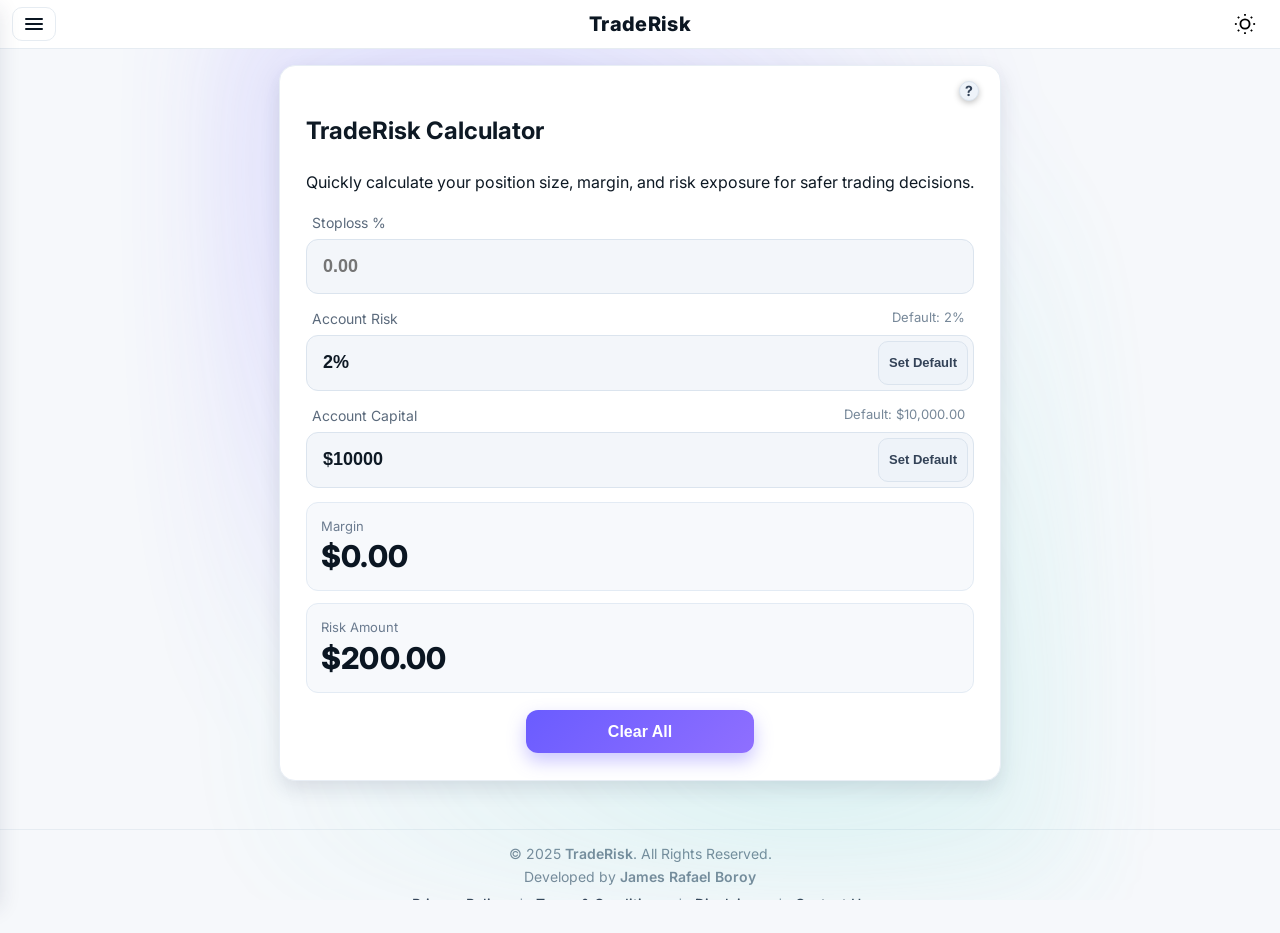
==== index.html @ 7c7a67a6 "Initial commit: TradeRisk Calculator with all fixes applied" ====
<!DOCTYPE html>
<html lang="en" data-theme="dark">
<head>
  <meta charset="UTF-8" />
  <meta name="viewport" content="width=device-width, initial-scale=1" />
  <title>Trade Calculator | TradeRisk</title>
  <meta name="description" content="Use the TradeRisk Calculator to manage risk, calculate position sizing, and protect your capital effectively." />
  <link rel="canonical" href="/index.html" />
  <link rel="stylesheet" href="/styles.css" />
  <link href="https://fonts.googleapis.com/css2?family=Inter:wght@500;600;700;800&display=swap" rel="stylesheet">
  <link rel="icon" type="image/x-icon" href="/images/favicon.ico">
  <link rel="apple-touch-icon" sizes="180x180" href="/images/apple-touch-icon.png">
  <link rel="icon" type="image/png" sizes="32x32" href="/images/favicon-32x32.png">
  <link rel="icon" type="image/png" sizes="16x16" href="/images/favicon-16x16.png">
  <link rel="manifest" href="/images/site.webmanifest">
</head>
<body>
  <div class="safe" id="app">
    <!-- Header -->
    <div id="header"></div>

    <!-- Calculator -->
    <main class="wrap">
      <section class="container">
        <div class="card">
          <h2>TradeRisk Calculator</h2>
          <p>Quickly calculate your position size, margin, and risk exposure for safer trading decisions.</p>

          <div class="help-icon" id="howToUseBtn" title="How to Use">?</div>

          <!-- Stoploss % -->
          <div class="fieldWrap">
            <div class="labelRow">
              <div class="label">Stoploss %</div>
            </div>
            <div class="inputRow">
              <input class="input" id="stoploss" type="text" inputmode="decimal" aria-label="Stoploss percent" placeholder="0.00">
            </div>
          </div>

          <!-- Account Risk -->
          <div class="fieldWrap">
            <div class="labelRow">
              <div class="label">Account Risk</div>
              <div class="hint" id="riskDefaultLabel">Default: 2%</div>
            </div>
            <div class="inputRow">
              <input class="input" id="risk" type="text" inputmode="decimal" aria-label="Account risk percent" placeholder="0.00">
              <button class="miniBtn" id="setRisk"><span class="miniBtnText">Set Default</span></button>
            </div>
          </div>

          <!-- Account Capital -->
          <div class="fieldWrap">
            <div class="labelRow">
              <div class="label">Account Capital</div>
              <div class="hint" id="capitalDefaultLabel">Default: $10,000.00</div>
            </div>
            <div class="inputRow">
              <input class="input" id="capital" type="text" inputmode="decimal" aria-label="Account capital dollars" placeholder="0.00">
              <button class="miniBtn" id="setCap"><span class="miniBtnText">Set Default</span></button>
            </div>
          </div>

          <!-- Output: Margin -->
          <div class="outBox">
            <div class="outLabel">Margin</div>
            <div class="outValue" id="marginOut">$0.00</div>
          </div>

          <!-- Output: Risk Amount -->
          <div class="outBox">
            <div class="outLabel">Risk Amount</div>
            <div class="outValue" id="riskOut">$0.00</div>
          </div>

          <!-- Clear -->
          <div class="actions center">
            <button class="primaryBtn" id="clearAll">
              <div class="gradientLayer">Clear All</div>
            </button>
          </div>
        </div>
      </section>
    </main>

    <!-- Tutorial Modal -->
    <div id="tutorialModal" class="modal">
      <div class="modal-content">
        <span class="close-modal" id="closeModal">&times;</span>
        <h2 class="modal-title">How to Use the TradeRisk Calculator</h2>

        <div class="modal-body">
          <div class="tutorial-step">
            <p><strong>1. Enter your Account Capital</strong></p>
            <p>This is your total trading balance. For example, if you have <b>$1,000</b>, type <b>1000</b> in the field.</p>
            <img src="/images/tut1.jpg" alt="Enter Account Capital" class="tutorial-img" loading="lazy">
          </div>

          <div class="tutorial-step">
            <p><strong>2. Set your Risk % per trade</strong></p>
            <p>How much of your account you are willing to risk. Recommended: <b>1%–2%</b>. For example, <b>2%</b> of a <b>$1,000</b> account = <b>$20</b> risk.</p>
            <img src="/images/tut2.jpg" alt="Set Risk Percentage" class="tutorial-img" loading="lazy">
          </div>

          <div class="tutorial-step">
            <p><strong>3. Enter Stop-Loss %</strong></p>
            <p>Find your Stop-Loss percentage in TradingView’s Short & Long Position Tools.</p>
            <img src="/images/tut3.jpg" alt="Enter Stop Loss Percentage" class="tutorial-img" loading="lazy">
            <img src="/images/tut4.jpg" alt="Stop Loss Example" class="tutorial-img" loading="lazy">
          </div>

          <div class="tutorial-step">
            <p><strong>4. Set Margin Type</strong></p>
            <p>Ensure your Margin Order Size is set to <b>USDT</b>. Leverage doesn’t matter; position sizing does.</p>
            <img src="/images/tut5.jpg" alt="Set Margin Type" class="tutorial-img" loading="lazy">
          </div>

          <div class="tutorial-step">
            <p><strong>5. Review Results</strong></p>
            <p>The calculator displays your <b>Total Margin</b> and <b>Risk Amount</b>.</p>
            <img src="/images/tut6.jpg" alt="Review Results" class="tutorial-img" loading="lazy">
          </div>

          <div class="tutorial-step">
            <p><strong>6. Place Your Order</strong></p>
            <p>Use the calculated margin and risk amount to place your trade safely.</p>
            <img src="/images/tut7.jpg" alt="Place Order Example" class="tutorial-img" loading="lazy">
          </div>

          <div class="tutorial-step conclusion">
            <p><strong>7. Conclusion</strong></p>
            <p>
              The TradeRisk Calculator helps you find the right position size and manage your risk effectively.<br><br>
              You can’t control the market, but you can control your losses.
            </p>
          </div>
        </div>

        <div class="modal-footer">
          <button id="closeModalFooter" class="primaryBtn">
            <div class="gradientLayer">Got It</div>
          </button>
        </div>
      </div>
    </div>

    <!-- Footer -->
    <div id="footer"></div>
  </div>

  <!-- tiny toast -->
  <div id="toast" role="status" aria-live="polite"></div>

  <!-- Scripts -->
  <script src="/load-components.js" defer></script>
  <script src="/functions.js" defer></script>
</body>
</html>
---- styles.css ----
/* ===== Imports & Base Reset ===== */
@import url('./global.css');
*{box-sizing:border-box}
html,body{height:100%;width:100%;overflow-x:hidden}
body{margin:0;background:var(--background);font-family:Inter,system-ui,Segoe UI,Roboto,Arial,sans-serif;color:var(--inputText);font-size:var(--fs-base);line-height:var(--lh-relaxed)}
.icon{display:block;stroke-linecap:round;stroke-linejoin:round}
.safe{min-height:100vh;min-height:100dvh;display:flex;flex-direction:column;background:var(--background)}
main{flex:1 0 auto}

/* ===== Header ===== */
.header{position:sticky;top:0;z-index:2;display:flex;align-items:center;justify-content:center;background:var(--headerBg);border-bottom:1px solid var(--headerBorder);padding:12px 16px}
.headerTitle{margin:0;color:var(--headerText);font-size:var(--fs-lg);font-weight:800;letter-spacing:.3px;line-height:var(--lh-tight)}
.headerTitle .app-title-link{text-decoration:none;color:inherit;cursor:pointer;transition:color .2s ease;font-size:inherit}
.headerTitle .app-title-link:hover{color:var(--accent)}

/* ===== Theme Toggle (Header Button Positioning) ===== */
.themeToggle{position:absolute;right:16px;top:50%;transform:translateY(-50%);background:none;border:0;color:var(--headerText);cursor:pointer;padding:8px;transition:opacity .15s ease,transform .15s ease;font-size:var(--fs-base);line-height:var(--lh-tight)}
.themeToggle:hover{opacity:.9;transform:translateY(-50%) scale(1.02)}

/* ===== Nav Toggle (Hamburger) ===== */
.navToggle{position:absolute;left:12px;top:50%;transform:translateY(-50%);background:none;border:1px solid var(--headerBorder);border-radius:10px;padding:10px 12px;cursor:pointer;display:inline-flex;flex-direction:column;gap:3px;align-items:center;justify-content:center;transition:background .15s ease,border-color .15s ease,transform .08s ease}
.navToggle:hover{background:color-mix(in oklab,var(--headerBg) 92%,var(--white));border-color:color-mix(in oklab,var(--headerBorder) 70%,var(--accent));transform:translateY(-50%) scale(1.02)}
.navToggle:active{transform:translateY(-50%) scale(.98)}
.navToggle:focus-visible{outline:2px solid var(--accent);outline-offset:2px}
.navBar{width:18px;height:2px;background:var(--headerText);border-radius:2px;display:block}

/* ===== Container & Card ===== */
.container{padding:16px 16px 48px;position:relative;z-index:0}
.container::before{content:"";position:absolute;top:-60px;left:-60px;right:-60px;bottom:-60px;z-index:-1;border-radius:30px;background:radial-gradient(circle at 30% 20%,var(--glow-primary),transparent 60%),radial-gradient(circle at 70% 80%,var(--glow-secondary),transparent 65%);filter:blur(50px);opacity:.8;pointer-events:none}
.card{background:var(--cardBg);border:1px solid var(--cardBorder);border-radius:16px;padding:26px;box-shadow:var(--shadow);position:relative;z-index:1;font-size:var(--fs-base)}
.wrap{max-width:840px;margin-inline:auto}

/* ===== Form & Inputs ===== */
.fieldWrap{margin-bottom:14px}
.labelRow{display:flex;justify-content:space-between;margin-bottom:6px}
.label{color:var(--label);font-size:var(--fs-sm);padding-left:6px;line-height:var(--lh-normal)}
.hint{color:var(--hint);font-size:var(--fs-xs);padding-right:9px;line-height:var(--lh-normal)}
.inputRow{position:relative}
.input{width:100%;background:var(--inputBg);border:1px solid var(--inputBorder);color:var(--inputText);padding:16px;border-radius:12px;font-size:var(--fs-md);line-height:var(--lh-tight);outline:none;padding-right:92px;transition:box-shadow .15s ease,border-color .15s ease;font-weight:700}
.input.padForPrefix{padding-left:28px}
.input:focus{box-shadow:0 0 0 2px color-mix(in oklab,var(--accent) 35%,transparent);transform:scale(1.01)}
.prefix{position:absolute;left:10px;top:50%;transform:translateY(-50%);color:var(--miniBtnText);font-size:var(--fs-sm);pointer-events:none;line-height:var(--lh-tight)}
.suffix{position:absolute;right:76px;top:50%;transform:translateY(-50%);color:var(--miniBtnText);font-size:var(--fs-sm);pointer-events:none;line-height:var(--lh-tight)}
input[type="number"]::-webkit-outer-spin-button,input[type="number"]::-webkit-inner-spin-button{-webkit-appearance:none;margin:0}
input[type="number"]{-moz-appearance:textfield;appearance:textfield}

/* ===== Small Buttons (Mini) ===== */
.miniBtn{position:absolute;right:6px;top:6px;bottom:6px;border-radius:10px;background:var(--miniBtnBg);border:1px solid var(--miniBtnBorder);padding:0 10px;display:flex;align-items:center;justify-content:center;cursor:pointer;transition:background-color .12s ease,border-color .12s ease,transform .08s ease}
.miniBtn:hover{background:color-mix(in oklab,var(--miniBtnBg) 92%,var(--white));border-color:color-mix(in oklab,var(--miniBtnBorder) 70%,var(--accent));transform:translateY(-1px)}
.miniBtn:active{transform:translateY(0)}
.miniBtnText{color:var(--miniBtnText);font-size:var(--fs-xs);font-weight:600;user-select:none;line-height:var(--lh-tight)}

/* ===== Output Boxes ===== */
.outBox{background:var(--outBg);border:1px solid var(--outBorder);border-radius:12px;padding:16px 14px;margin-bottom:12px}
.outLabel{color:var(--outLabel);font-size:var(--fs-xs);margin-bottom:4px;line-height:var(--lh-tight)}
.outValue{color:var(--outValue);font-size:clamp(22px,5.5vw,30px);font-weight:800;letter-spacing:.2px;line-height:var(--lh-tight)}

/* ===== Primary Button ===== */
.actions{margin-top:16px;display:flex;justify-content:center}
.primaryBtn{border-radius:12px;cursor:pointer;border:0;background:none;min-width:240px;transition:transform .1s ease;font-size:var(--fs-base);line-height:var(--lh-tight);text-decoration:none;display:inline-block}
.primaryBtn:active{transform:translateY(0)}
.gradientLayer{background:var(--buttonBg);padding:12px 20px;text-align:center;font-weight:800;color:var(--buttonText);border-radius:12px;box-shadow:var(--shadow-accent);transition:filter .12s ease,transform .08s ease,box-shadow .12s ease,background .12s ease;font-size:var(--fs-base);line-height:var(--lh-tight)}
@supports (background:color-mix(in oklab,black,white)){.primaryBtn:hover .gradientLayer{background:var(--buttonBgHover);transform:translateY(-1px)}.primaryBtn:active .gradientLayer{background:var(--buttonBgActive);transform:translateY(0)}}
@supports not (background:color-mix(in oklab,black,white)){.primaryBtn:hover .gradientLayer{filter:brightness(1.06);transform:translateY(-1px)}.primaryBtn:active .gradientLayer{filter:brightness(.96);transform:translateY(0)}}
.primaryBtn[disabled] .gradientLayer,.primaryBtn:disabled .gradientLayer{opacity:.6;filter:saturate(.8);cursor:not-allowed;box-shadow:none}

/* ===== Toast ===== */
#toast{position:fixed;left:50%;bottom:calc(25vh + 100px);transform:translateX(-50%) translateY(20px);background:color-mix(in oklab,var(--background) 90%,var(--black));color:var(--outValue);border:1px solid var(--outBorder);padding:10px 14px;border-radius:10px;font-size:var(--fs-sm);letter-spacing:.2px;opacity:0;pointer-events:none;transition:opacity .2s ease,transform .2s ease;z-index:10;line-height:var(--lh-normal)}
#toast.show{opacity:1;transform:translateX(-50%) translateY(0)}

/* ===== Site Footer ===== */
.footer{text-align:center;padding:16px;font-size:var(--fs-sm);color:var(--hint);border-top:1px solid var(--headerBorder);background:var(--background);margin-top:auto;line-height:var(--lh-normal)}
.footer .author{color:var(--hint);font-weight:600;cursor:pointer;transition:color .2s ease}
.footer .author:hover{color:color-mix(in oklab,var(--hint) 85%,var(--white))}
.footer-brand{margin:0 0 6px;font-size:var(--fs-sm);color:var(--hint);line-height:var(--lh-tight)}
.footer-home-link{color:var(--hint);text-decoration:none;font-weight:600;transition:color .2s ease;font-size:var(--fs-sm);line-height:var(--lh-tight)}
.footer-home-link:hover{color:var(--hint);text-decoration:underline}
.footer-dev{margin:0 0 10px;font-size:var(--fs-sm);color:var(--hint);line-height:var(--lh-tight)}
.footer-links{margin-top:6px;display:flex;justify-content:center;flex-wrap:wrap;gap:8px}
.policy-link{color:var(--miniBtnText);text-decoration:none;font-weight:500;transition:color .2s ease;font-size:var(--fs-sm);line-height:var(--lh-tight)}
.policy-link:hover{color:var(--accent);text-decoration:none}
.footer-links .policy-link.active{color:var(--accent);font-weight:700;text-decoration:none}
.footer .divider{color:var(--hint);margin:0 4px}

/* ===== Help Icon ===== */
.help-icon{position:absolute;top:15px;right:21px;width:20px;height:20px;background-color:var(--miniBtnBg);border:1px solid var(--miniBtnBorder);color:var(--miniBtnText);font-size:var(--fs-sm);font-weight:700;display:flex;align-items:center;justify-content:center;border-radius:50%;cursor:pointer;transition:all .2s ease;box-shadow:0 2px 6px color-mix(in oklab,var(--black) 25%,transparent);line-height:var(--lh-tight)}
.help-icon:hover{background-color:color-mix(in oklab,var(--miniBtnBg) 75%,var(--accent));color:var(--buttonText);border-color:color-mix(in oklab,var(--miniBtnBorder) 70%,var(--accent));box-shadow:0 3px 10px color-mix(in oklab,var(--accent) 50%,transparent)}

/* ===== Modal ===== */
.modal{display:none;position:fixed;z-index:9999;inset:0;overflow-y:auto;background-color:var(--overlay);padding:max(12px,env(safe-area-inset-top)) max(12px,env(safe-area-inset-right)) max(12px,env(safe-area-inset-bottom)) max(12px,env(safe-area-inset-left));-webkit-overflow-scrolling:touch;overscroll-behavior:contain}
.modal-content{background-color:var(--cardBg);border:1px solid var(--cardBorder);border-radius:16px;margin:2rem auto;max-width:780px;width:min(92vw,780px);padding:clamp(16px,3.5vw,28px);box-shadow:var(--shadow);animation:fadeIn .3s ease-in-out;font-size:var(--fs-base)}
.modal-title{text-align:center;margin-bottom:clamp(10px,2.2vw,16px);color:var(--inputText);font-size:var(--modal-title-size);font-weight:800;line-height:var(--lh-tight)}
.tutorial-step{margin-bottom:clamp(16px,3.5vw,24px)}
.tutorial-step p{color:var(--inputText);font-size:var(--modal-body-size);line-height:var(--lh-relaxed);margin:6px 0}
.tutorial-img{display:block;width:100%;max-width:100%;height:auto;border-radius:12px;margin:clamp(8px,2vw,12px) auto;box-shadow:0 4px 14px color-mix(in oklab,var(--black) 30%,transparent)}
.modal-footer{text-align:center;margin-top:clamp(12px,2.5vw,18px)}
.close-modal{color:var(--miniBtnText);float:right;font-size:var(--modal-close-size);font-weight:700;cursor:pointer;transition:color .2s ease;line-height:1;padding:4px 6px}
.close-modal:hover{color:var(--accent)}
.modal .primaryBtn{min-width:min(220px,80vw)}
@media (max-width:480px){.modal-content{margin:1.25rem auto;border-radius:14px}.tutorial-img{border-radius:10px}.close-modal{padding:6px 8px}}
@media (prefers-reduced-motion:reduce){.modal-content{animation:none}}
@keyframes fadeIn{from{opacity:0;transform:scale(.96)}to{opacity:1;transform:scale(1)}}

/* ===== Card Links ===== */
.card a:not(.policy-link){color:var(--accent);text-decoration:none;transition:opacity .15s ease;font-size:inherit;line-height:var(--lh-tight)}
.card a:not(.policy-link):hover{opacity:.9}

/* ===== Indicators Store ===== */
.indicators-grid{display:grid;grid-template-columns:repeat(auto-fit,minmax(280px,1fr));gap:1.5rem;margin-top:2rem}
.indicator-card{display:flex;flex-direction:column;justify-content:space-between}
.indicator-title{font-size:1.25rem;font-weight:700;margin-bottom:.5rem}
.indicator-desc{flex-grow:1;font-size:.95rem;color:var(--text-muted,#aaa);margin-bottom:1.25rem}
.card-actions{text-align:right}

/* ===== Homepage: Hero ===== */
.hero{display:grid;grid-template-columns:1fr 1fr;gap:2rem;align-items:center;padding:clamp(2rem,6vw,4rem) 1rem}
.hero-content{max-width:520px}
.hero-title{font-size:clamp(2rem,5vw,2.75rem);font-weight:800;line-height:var(--lh-tight);margin:0 0 1rem;color:var(--inputText)}
.hero-subtitle{font-size:var(--fs-base);color:var(--hint);line-height:var(--lh-relaxed);margin-bottom:1.5rem}
.hero-actions{display:flex;flex-wrap:wrap;gap:1rem}
.secondaryBtn{border-radius:12px;padding:12px 20px;font-weight:700;font-size:var(--fs-base);border:1px solid var(--cardBorder);background:var(--cardBg);color:var(--inputText);transition:all .15s ease;text-decoration:none;display:inline-block}
.secondaryBtn:hover{border-color:var(--accent);color:var(--accent)}
.hero-graphic img{max-width:100%;height:auto;border-radius:16px;box-shadow:var(--shadow)}

/* ===== Features Section ===== */
.features{text-align:center;margin-top:4rem}
.sectionTitle{font-size:clamp(1.75rem,4.5vw,2.25rem);font-weight:800;margin-bottom:2rem;color:var(--inputText)}
.features-grid{display:grid;grid-template-columns:repeat(auto-fit,minmax(240px,1fr));gap:1.5rem}
.feature-card{text-align:left;padding:1.5rem;border-radius:16px;transition:transform .15s ease,box-shadow .15s ease}
.feature-card:hover{transform:translateY(-4px);box-shadow:var(--shadow-accent)}
.feature-card h3{margin:0 0 .75rem;font-size:1.25rem;font-weight:700;color:var(--inputText)}
.feature-card p{margin:0;font-size:.95rem;line-height:var(--lh-relaxed);color:var(--hint)}

/* ===== CTA Section ===== */
.cta{text-align:center;margin:5rem auto;max-width:640px;padding:3rem 1.5rem;border-radius:18px;background:var(--cardBg);border:1px solid var(--cardBorder);box-shadow:var(--shadow)}
.cta h2{font-size:clamp(1.5rem,4vw,2rem);font-weight:800;margin-bottom:1rem}
.cta p{font-size:1rem;color:var(--hint);margin-bottom:1.5rem}

/* ===== Sidebar: Backdrop & Panel ===== */
.sidebar-backdrop{position:fixed;inset:0;background:var(--overlaySoft);z-index:9997;opacity:0;pointer-events:none;transition:opacity .2s ease-in-out;backdrop-filter:blur(2px)}
.sidebar-backdrop.show{opacity:1;pointer-events:auto}
.sidebar{position:fixed;top:0;left:0;bottom:0;z-index:9998;width:min(86vw,320px);background:var(--cardBg);border-right:1px solid var(--cardBorder);box-shadow:var(--shadow);transform:translateX(-100%);transition:transform .25s ease-in-out;display:flex;flex-direction:column;padding:14px 12px;padding-top:calc(14px + env(safe-area-inset-top,0));padding-bottom:calc(12px + env(safe-area-inset-bottom,0));will-change:transform;contain:layout paint}
.sidebar.open{transform:translateX(0)}

/* ===== Sidebar: Header & Close ===== */
.sidebarHeader{display:flex;align-items:center;justify-content:space-between;padding:6px 4px 10px}
.sidebarTitle{font-weight:800;color:var(--inputText);font-size:var(--fs-md)}
.sidebarClose{background:none;border:0;color:var(--miniBtnText);font-size:28px;line-height:1;cursor:pointer;border-radius:8px;padding:2px 6px;transition:color .15s ease,background .15s ease,transform .08s ease}
.sidebarClose:hover{background:color-mix(in oklab,var(--cardBg) 92%,var(--white))}
.sidebarClose:active{transform:scale(.98)}
.sidebarClose:focus-visible{outline:2px solid var(--accent);outline-offset:2px}

/* ===== Sidebar: Nav & Links ===== */
.sidebarNav{display:flex;flex-direction:column;gap:8px;padding:8px 2px}
.sidebarLink{text-decoration:none;color:var(--miniBtnText);font-weight:600;font-size:var(--fs-base);padding:10px 10px;border-radius:10px;transition:background .15s ease,color .15s ease,filter .12s ease,transform .08s ease;will-change:background,transform}
@supports (background:color-mix(in oklab,black,white)){.sidebarLink:hover,.sidebarLink:focus-visible{background:var(--buttonBgHover);color:var(--buttonText);text-shadow:0 0 1px color-mix(in oklab,var(--black) 20%,transparent)}.sidebarLink:active{background:var(--buttonBgActive);color:var(--buttonText);transform:translateY(0)}.sidebarLink.active{background:var(--buttonBg);color:var(--buttonText);text-shadow:0 0 1px color-mix(in oklab,var(--black) 20%,transparent)}}
@supports not (background:color-mix(in oklab,black,white)){.sidebarLink:hover,.sidebarLink:focus-visible{background:var(--buttonBg);color:var(--buttonText);filter:brightness(1.05);transform:translateY(-1px);text-shadow:0 0 1px color-mix(in oklab,var(--black) 20%,transparent)}.sidebarLink:active{background:var(--buttonBg);color:var(--buttonText);filter:brightness(.96);transform:translateY(0)}.sidebarLink.active{background:var(--buttonBg);color:var(--buttonText);text-shadow:0 0 1px color-mix(in oklab,var(--black) 20%,transparent)}}
.sidebarDivider{height:1px;background:var(--cardBorder);margin:10px 0}

/* ===== Sidebar: Page Lock & Motion ===== */
body.sidebar-open{overflow:hidden;touch-action:none;-webkit-overflow-scrolling:auto}
@media (prefers-reduced-motion:reduce){.sidebar{transition:none}.sidebar-backdrop{transition:none}}

/* ===== Sidebar: Actions & Footer ===== */
.sidebarActions{display:flex;justify-content:center;padding:6px 4px 10px}
.sidebarFooter{margin-top:auto;display:flex;align-items:center;justify-content:flex-end;gap:8px;padding:8px 4px 0 4px;border-top:1px solid var(--cardBorder)}
.sidebarFootLabel{font-size:var(--fs-sm,.9rem);color:var(--miniBtnText);font-weight:700;letter-spacing:.2px}
.sidebarThemeToggle{color:var(--miniBtnText)}
:root[data-theme="dark"] .sidebarThemeToggle{color:var(--white)}
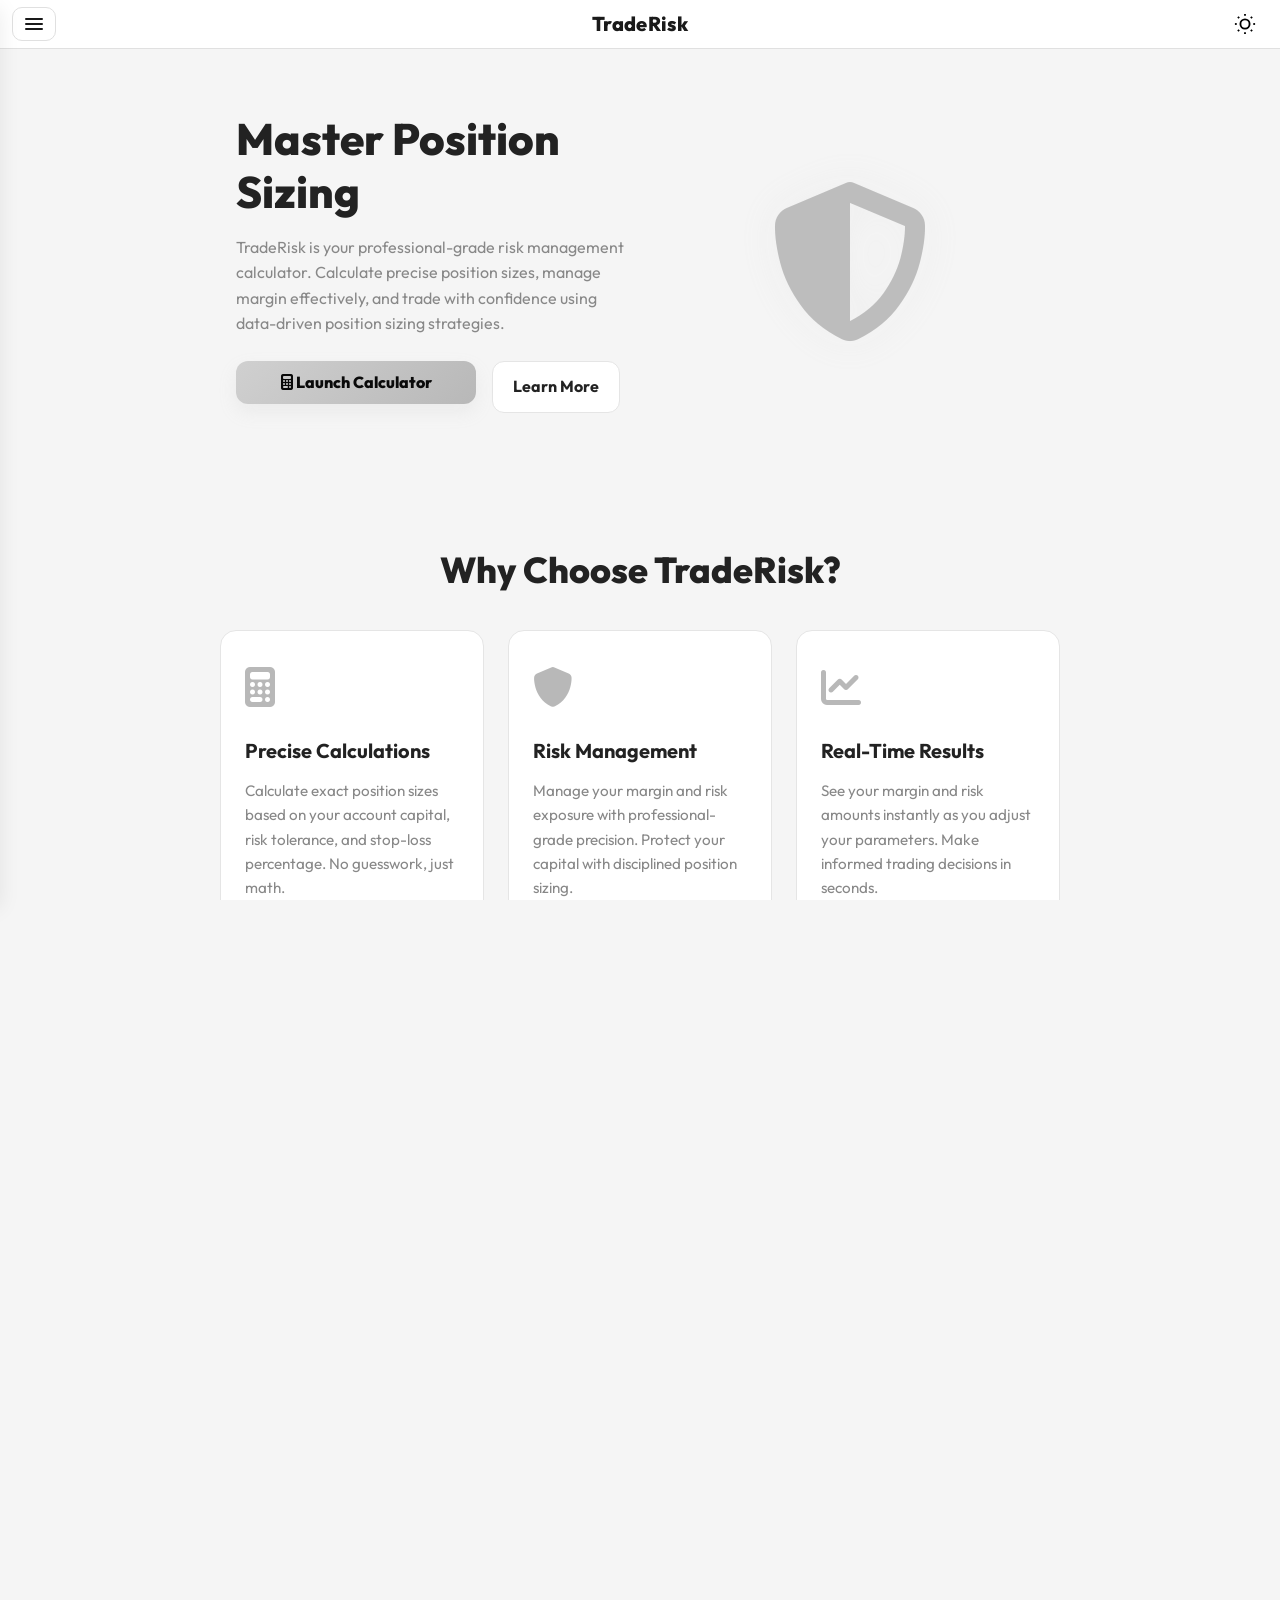
==== commit b83c541a: "Revised" ====
--- a/index.html
+++ b/index.html
@@ -3,154 +3,150 @@
 <head>
   <meta charset="UTF-8" />
   <meta name="viewport" content="width=device-width, initial-scale=1" />
-  <title>Trade Calculator | TradeRisk</title>
-  <meta name="description" content="Use the TradeRisk Calculator to manage risk, calculate position sizing, and protect your capital effectively." />
+  <title>TradeRisk - Professional Risk Management Calculator</title>
+  <meta name="description" content="Master position sizing and risk management with TradeRisk. Calculate margins, manage capital, and trade with confidence using data-driven position sizing." />
   <link rel="canonical" href="/index.html" />
   <link rel="stylesheet" href="/styles.css" />
-  <link href="https://fonts.googleapis.com/css2?family=Inter:wght@500;600;700;800&display=swap" rel="stylesheet">
-  <link rel="icon" type="image/x-icon" href="/images/favicon.ico">
-  <link rel="apple-touch-icon" sizes="180x180" href="/images/apple-touch-icon.png">
-  <link rel="icon" type="image/png" sizes="32x32" href="/images/favicon-32x32.png">
-  <link rel="icon" type="image/png" sizes="16x16" href="/images/favicon-16x16.png">
-  <link rel="manifest" href="/images/site.webmanifest">
+  <link rel="stylesheet" href="https://cdnjs.cloudflare.com/ajax/libs/font-awesome/6.4.0/css/all.min.css">
+  <link rel="icon" type="image/svg+xml" href="/images/favicon.svg">
+  <link rel="apple-touch-icon" sizes="180x180" href="/images/favicon.svg">
 </head>
 <body>
   <div class="safe" id="app">
     <!-- Header -->
     <div id="header"></div>
 
-    <!-- Calculator -->
+    <!-- Hero Section -->
     <main class="wrap">
-      <section class="container">
-        <div class="card">
-          <h2>TradeRisk Calculator</h2>
-          <p>Quickly calculate your position size, margin, and risk exposure for safer trading decisions.</p>
-
-          <div class="help-icon" id="howToUseBtn" title="How to Use">?</div>
-
-          <!-- Stoploss % -->
-          <div class="fieldWrap">
-            <div class="labelRow">
-              <div class="label">Stoploss %</div>
-            </div>
-            <div class="inputRow">
-              <input class="input" id="stoploss" type="text" inputmode="decimal" aria-label="Stoploss percent" placeholder="0.00">
-            </div>
+      <section class="hero">
+        <div class="hero-content">
+          <h1 class="hero-title">Master Position Sizing</h1>
+          <p class="hero-subtitle">
+            TradeRisk is your professional-grade risk management calculator. Calculate precise position sizes, manage margin effectively, and trade with confidence using data-driven position sizing strategies.
+          </p>
+          <div class="hero-actions">
+            <a href="/pages/calculator.html" class="primaryBtn">
+              <div class="gradientLayer"><i class="fas fa-calculator"></i> Launch Calculator</div>
+            </a>
+            <a href="#features" class="secondaryBtn">Learn More</a>
           </div>
-
-          <!-- Account Risk -->
-          <div class="fieldWrap">
-            <div class="labelRow">
-              <div class="label">Account Risk</div>
-              <div class="hint" id="riskDefaultLabel">Default: 2%</div>
-            </div>
-            <div class="inputRow">
-              <input class="input" id="risk" type="text" inputmode="decimal" aria-label="Account risk percent" placeholder="0.00">
-              <button class="miniBtn" id="setRisk"><span class="miniBtnText">Set Default</span></button>
-            </div>
-          </div>
-
-          <!-- Account Capital -->
-          <div class="fieldWrap">
-            <div class="labelRow">
-              <div class="label">Account Capital</div>
-              <div class="hint" id="capitalDefaultLabel">Default: $10,000.00</div>
-            </div>
-            <div class="inputRow">
-              <input class="input" id="capital" type="text" inputmode="decimal" aria-label="Account capital dollars" placeholder="0.00">
-              <button class="miniBtn" id="setCap"><span class="miniBtnText">Set Default</span></button>
-            </div>
-          </div>
-
-          <!-- Output: Margin -->
-          <div class="outBox">
-            <div class="outLabel">Margin</div>
-            <div class="outValue" id="marginOut">$0.00</div>
-          </div>
-
-          <!-- Output: Risk Amount -->
-          <div class="outBox">
-            <div class="outLabel">Risk Amount</div>
-            <div class="outValue" id="riskOut">$0.00</div>
-          </div>
-
-          <!-- Clear -->
-          <div class="actions center">
-            <button class="primaryBtn" id="clearAll">
-              <div class="gradientLayer">Clear All</div>
-            </button>
+        </div>
+        <div class="hero-graphic">
+          <div class="hero-icon-container">
+            <i class="fas fa-shield-halved"></i>
           </div>
         </div>
       </section>
-    </main>
 
-    <!-- Tutorial Modal -->
-    <div id="tutorialModal" class="modal">
-      <div class="modal-content">
-        <span class="close-modal" id="closeModal">&times;</span>
-        <h2 class="modal-title">How to Use the TradeRisk Calculator</h2>
+      <!-- Features Section -->
+      <section class="features" id="features">
+        <h2 class="sectionTitle">Why Choose TradeRisk?</h2>
+        <div class="features-grid">
 
-        <div class="modal-body">
-          <div class="tutorial-step">
-            <p><strong>1. Enter your Account Capital</strong></p>
-            <p>This is your total trading balance. For example, if you have <b>$1,000</b>, type <b>1000</b> in the field.</p>
-            <img src="/images/tut1.jpg" alt="Enter Account Capital" class="tutorial-img" loading="lazy">
+          <div class="feature-card">
+            <div class="feature-icon">
+              <i class="fas fa-calculator"></i>
+            </div>
+            <h3>Precise Calculations</h3>
+            <p>Calculate exact position sizes based on your account capital, risk tolerance, and stop-loss percentage. No guesswork, just math.</p>
           </div>
 
-          <div class="tutorial-step">
-            <p><strong>2. Set your Risk % per trade</strong></p>
-            <p>How much of your account you are willing to risk. Recommended: <b>1%–2%</b>. For example, <b>2%</b> of a <b>$1,000</b> account = <b>$20</b> risk.</p>
-            <img src="/images/tut2.jpg" alt="Set Risk Percentage" class="tutorial-img" loading="lazy">
+          <div class="feature-card">
+            <div class="feature-icon">
+              <i class="fas fa-shield"></i>
+            </div>
+            <h3>Risk Management</h3>
+            <p>Manage your margin and risk exposure with professional-grade precision. Protect your capital with disciplined position sizing.</p>
           </div>
 
-          <div class="tutorial-step">
-            <p><strong>3. Enter Stop-Loss %</strong></p>
-            <p>Find your Stop-Loss percentage in TradingView’s Short & Long Position Tools.</p>
-            <img src="/images/tut3.jpg" alt="Enter Stop Loss Percentage" class="tutorial-img" loading="lazy">
-            <img src="/images/tut4.jpg" alt="Stop Loss Example" class="tutorial-img" loading="lazy">
+          <div class="feature-card">
+            <div class="feature-icon">
+              <i class="fas fa-chart-line"></i>
+            </div>
+            <h3>Real-Time Results</h3>
+            <p>See your margin and risk amounts instantly as you adjust your parameters. Make informed trading decisions in seconds.</p>
           </div>
 
-          <div class="tutorial-step">
-            <p><strong>4. Set Margin Type</strong></p>
-            <p>Ensure your Margin Order Size is set to <b>USDT</b>. Leverage doesn’t matter; position sizing does.</p>
-            <img src="/images/tut5.jpg" alt="Set Margin Type" class="tutorial-img" loading="lazy">
+          <div class="feature-card">
+            <div class="feature-icon">
+              <i class="fas fa-lock"></i>
+            </div>
+            <h3>Save Preferences</h3>
+            <p>Store your default risk percentages and account capital locally. Quick setup for every trade without re-entering data.</p>
           </div>
 
-          <div class="tutorial-step">
-            <p><strong>5. Review Results</strong></p>
-            <p>The calculator displays your <b>Total Margin</b> and <b>Risk Amount</b>.</p>
-            <img src="/images/tut6.jpg" alt="Review Results" class="tutorial-img" loading="lazy">
+          <div class="feature-card">
+            <div class="feature-icon">
+              <i class="fas fa-mobile-screen-button"></i>
+            </div>
+            <h3>Mobile Ready</h3>
+            <p>Access TradeRisk from any device. Trade on the go with a fully responsive, optimized interface for all screen sizes.</p>
           </div>
 
-          <div class="tutorial-step">
-            <p><strong>6. Place Your Order</strong></p>
-            <p>Use the calculated margin and risk amount to place your trade safely.</p>
-            <img src="/images/tut7.jpg" alt="Place Order Example" class="tutorial-img" loading="lazy">
+          <div class="feature-card">
+            <div class="feature-icon">
+              <i class="fas fa-tools"></i>
+            </div>
+            <h3>Premium Indicators</h3>
+            <p>Access custom PineScript indicators designed specifically for crypto traders. Enhance your analysis with professional tools.</p>
           </div>
 
-          <div class="tutorial-step conclusion">
-            <p><strong>7. Conclusion</strong></p>
-            <p>
-              The TradeRisk Calculator helps you find the right position size and manage your risk effectively.<br><br>
-              You can’t control the market, but you can control your losses.
-            </p>
+        </div>
+      </section>
+
+      <!-- How It Works Section -->
+      <section class="how-it-works">
+        <h2 class="sectionTitle">How TradeRisk Works</h2>
+        <div class="steps-grid">
+
+          <div class="step-card">
+            <div class="step-number">1</div>
+            <h3>Enter Your Capital</h3>
+            <p>Input your total account balance. This is the foundation of your position sizing calculations.</p>
           </div>
+
+          <div class="step-card">
+            <div class="step-number">2</div>
+            <h3>Set Risk Tolerance</h3>
+            <p>Define how much of your account you're willing to risk per trade. We recommend 1-2% for most traders.</p>
+          </div>
+
+          <div class="step-card">
+            <div class="step-number">3</div>
+            <h3>Input Stop-Loss %</h3>
+            <p>Enter your stop-loss percentage from your charting platform (e.g., TradingView).</p>
+          </div>
+
+          <div class="step-card">
+            <div class="step-number">4</div>
+            <h3>Get Results</h3>
+            <p>Instantly receive your calculated margin and risk amount. Ready to place your trade confidently.</p>
+          </div>
+
         </div>
+      </section>
 
-        <div class="modal-footer">
-          <button id="closeModalFooter" class="primaryBtn">
-            <div class="gradientLayer">Got It</div>
-          </button>
+      <!-- Core Belief Section -->
+      <section class="cta">
+        <h2>The Core Principle</h2>
+        <p>
+          You can't control the market. But you can control your losses.
+        </p>
+        <p style="font-size: 0.95rem; margin-top: 1rem;">
+          Position sizing is the single most important skill a trader can master. TradeRisk makes it effortless.
+        </p>
+        <div style="margin-top: 2rem;">
+          <a href="/pages/calculator.html" class="primaryBtn">
+            <div class="gradientLayer"><i class="fas fa-arrow-right"></i> Start Calculating</div>
+          </a>
         </div>
-      </div>
-    </div>
+      </section>
+
+    </main>
 
     <!-- Footer -->
     <div id="footer"></div>
   </div>
-
-  <!-- tiny toast -->
-  <div id="toast" role="status" aria-live="polite"></div>
 
   <!-- Scripts -->
   <script src="/load-components.js" defer></script>
--- a/styles.css
+++ b/styles.css
@@ -1,8 +1,9 @@
 /* ===== Imports & Base Reset ===== */
 @import url('./global.css');
+@import url('https://fonts.googleapis.com/css2?family=Outfit:wght@400;500;600;700;800&display=swap');
 *{box-sizing:border-box}
 html,body{height:100%;width:100%;overflow-x:hidden}
-body{margin:0;background:var(--background);font-family:Inter,system-ui,Segoe UI,Roboto,Arial,sans-serif;color:var(--inputText);font-size:var(--fs-base);line-height:var(--lh-relaxed)}
+body{margin:0;background:var(--background);font-family:'Outfit',system-ui,Segoe UI,Roboto,Arial,sans-serif;color:var(--inputText);font-size:var(--fs-base);line-height:var(--lh-relaxed)}
 .icon{display:block;stroke-linecap:round;stroke-linejoin:round}
 .safe{min-height:100vh;min-height:100dvh;display:flex;flex-direction:column;background:var(--background)}
 main{flex:1 0 auto}
@@ -27,7 +28,10 @@
 /* ===== Container & Card ===== */
 .container{padding:16px 16px 48px;position:relative;z-index:0}
 .container::before{content:"";position:absolute;top:-60px;left:-60px;right:-60px;bottom:-60px;z-index:-1;border-radius:30px;background:radial-gradient(circle at 30% 20%,var(--glow-primary),transparent 60%),radial-gradient(circle at 70% 80%,var(--glow-secondary),transparent 65%);filter:blur(50px);opacity:.8;pointer-events:none}
-.card{background:var(--cardBg);border:1px solid var(--cardBorder);border-radius:16px;padding:26px;box-shadow:var(--shadow);position:relative;z-index:1;font-size:var(--fs-base)}
+.card{background:var(--cardBg);border:1px solid var(--cardBorder);border-radius:16px;padding:26px;box-shadow:var(--shadow);position:relative;z-index:1;font-size:var(--fs-base);transition:box-shadow .2s ease,border-color .2s ease}
+.card::after{content:"";position:absolute;top:0;left:0;right:0;bottom:0;border-radius:16px;background:linear-gradient(135deg,rgba(255,255,255,.05) 0%,transparent 50%,rgba(255,255,255,.02) 100%);pointer-events:none;opacity:0;transition:opacity .3s ease}
+.card:hover{box-shadow:0 14px 40px rgba(192,192,192,.15),var(--shadow);border-color:color-mix(in oklab,var(--cardBorder) 70%,var(--accent))}
+.card:hover::after{opacity:1}
 .wrap{max-width:840px;margin-inline:auto}
 
 /* ===== Form & Inputs ===== */
@@ -36,9 +40,9 @@
 .label{color:var(--label);font-size:var(--fs-sm);padding-left:6px;line-height:var(--lh-normal)}
 .hint{color:var(--hint);font-size:var(--fs-xs);padding-right:9px;line-height:var(--lh-normal)}
 .inputRow{position:relative}
-.input{width:100%;background:var(--inputBg);border:1px solid var(--inputBorder);color:var(--inputText);padding:16px;border-radius:12px;font-size:var(--fs-md);line-height:var(--lh-tight);outline:none;padding-right:92px;transition:box-shadow .15s ease,border-color .15s ease;font-weight:700}
+.input{width:100%;background:var(--inputBg);border:1px solid var(--inputBorder);color:var(--inputText);padding:16px;border-radius:12px;font-size:var(--fs-md);line-height:var(--lh-tight);outline:none;padding-right:92px;transition:box-shadow .15s ease,border-color .15s ease;font-weight:700;position:relative}
 .input.padForPrefix{padding-left:28px}
-.input:focus{box-shadow:0 0 0 2px color-mix(in oklab,var(--accent) 35%,transparent);transform:scale(1.01)}
+.input:focus{box-shadow:0 0 0 2px color-mix(in oklab,var(--accent) 40%,transparent),0 0 16px rgba(192,192,192,.15);border-color:var(--accent);transform:scale(1.01)}
 .prefix{position:absolute;left:10px;top:50%;transform:translateY(-50%);color:var(--miniBtnText);font-size:var(--fs-sm);pointer-events:none;line-height:var(--lh-tight)}
 .suffix{position:absolute;right:76px;top:50%;transform:translateY(-50%);color:var(--miniBtnText);font-size:var(--fs-sm);pointer-events:none;line-height:var(--lh-tight)}
 input[type="number"]::-webkit-outer-spin-button,input[type="number"]::-webkit-inner-spin-button{-webkit-appearance:none;margin:0}
@@ -59,9 +63,11 @@
 .actions{margin-top:16px;display:flex;justify-content:center}
 .primaryBtn{border-radius:12px;cursor:pointer;border:0;background:none;min-width:240px;transition:transform .1s ease;font-size:var(--fs-base);line-height:var(--lh-tight);text-decoration:none;display:inline-block}
 .primaryBtn:active{transform:translateY(0)}
-.gradientLayer{background:var(--buttonBg);padding:12px 20px;text-align:center;font-weight:800;color:var(--buttonText);border-radius:12px;box-shadow:var(--shadow-accent);transition:filter .12s ease,transform .08s ease,box-shadow .12s ease,background .12s ease;font-size:var(--fs-base);line-height:var(--lh-tight)}
-@supports (background:color-mix(in oklab,black,white)){.primaryBtn:hover .gradientLayer{background:var(--buttonBgHover);transform:translateY(-1px)}.primaryBtn:active .gradientLayer{background:var(--buttonBgActive);transform:translateY(0)}}
-@supports not (background:color-mix(in oklab,black,white)){.primaryBtn:hover .gradientLayer{filter:brightness(1.06);transform:translateY(-1px)}.primaryBtn:active .gradientLayer{filter:brightness(.96);transform:translateY(0)}}
+.gradientLayer{background:var(--buttonBg);padding:12px 20px;text-align:center;font-weight:800;color:var(--buttonText);border-radius:12px;box-shadow:var(--shadow-accent);transition:filter .12s ease,transform .08s ease,box-shadow .12s ease,background .12s ease;font-size:var(--fs-base);line-height:var(--lh-tight);position:relative;overflow:hidden}
+.gradientLayer::before{content:"";position:absolute;top:-50%;left:-50%;width:200%;height:200%;background:linear-gradient(45deg,transparent 30%,rgba(255,255,255,.1) 50%,transparent 70%);opacity:0;transition:opacity .3s ease}
+.primaryBtn:hover .gradientLayer::before{opacity:1}
+@supports (background:color-mix(in oklab,black,white)){.primaryBtn:hover .gradientLayer{background:var(--buttonBgHover);transform:translateY(-1px);box-shadow:0 10px 28px rgba(192,192,192,.25)}.primaryBtn:active .gradientLayer{background:var(--buttonBgActive);transform:translateY(0)}}
+@supports not (background:color-mix(in oklab,black,white)){.primaryBtn:hover .gradientLayer{filter:brightness(1.08);transform:translateY(-1px);box-shadow:0 10px 28px rgba(192,192,192,.25)}.primaryBtn:active .gradientLayer{filter:brightness(.96);transform:translateY(0)}}
 .primaryBtn[disabled] .gradientLayer,.primaryBtn:disabled .gradientLayer{opacity:.6;filter:saturate(.8);cursor:not-allowed;box-shadow:none}
 
 /* ===== Toast ===== */
@@ -105,29 +111,54 @@
 .card a:not(.policy-link){color:var(--accent);text-decoration:none;transition:opacity .15s ease;font-size:inherit;line-height:var(--lh-tight)}
 .card a:not(.policy-link):hover{opacity:.9}
 
+/* ===== Icon Styling ===== */
+.card ul li i{margin-right:0.75rem;color:var(--accent);min-width:1.5rem;display:inline-block;text-align:center}
+.feature-icon i,.step-card i,.hero-icon-container i{color:inherit}
+
 /* ===== Indicators Store ===== */
 .indicators-grid{display:grid;grid-template-columns:repeat(auto-fit,minmax(280px,1fr));gap:1.5rem;margin-top:2rem}
-.indicator-card{display:flex;flex-direction:column;justify-content:space-between}
-.indicator-title{font-size:1.25rem;font-weight:700;margin-bottom:.5rem}
-.indicator-desc{flex-grow:1;font-size:.95rem;color:var(--text-muted,#aaa);margin-bottom:1.25rem}
+.indicator-card{display:flex;flex-direction:column;justify-content:space-between;transition:all .3s ease}
+.indicator-card:hover{transform:translateY(-6px);box-shadow:0 16px 40px rgba(192,192,192,.15)}
+.indicator-title{font-size:1.25rem;font-weight:700;margin-bottom:.5rem;color:var(--inputText)}
+.indicator-desc{flex-grow:1;font-size:.95rem;color:var(--hint);margin-bottom:1.25rem}
 .card-actions{text-align:right}
 
 /* ===== Homepage: Hero ===== */
-.hero{display:grid;grid-template-columns:1fr 1fr;gap:2rem;align-items:center;padding:clamp(2rem,6vw,4rem) 1rem}
+.hero{display:grid;grid-template-columns:1fr 1fr;gap:2rem;align-items:center;padding:clamp(2rem,6vw,4rem) 1rem;margin-bottom:2rem}
 .hero-content{max-width:520px}
 .hero-title{font-size:clamp(2rem,5vw,2.75rem);font-weight:800;line-height:var(--lh-tight);margin:0 0 1rem;color:var(--inputText)}
 .hero-subtitle{font-size:var(--fs-base);color:var(--hint);line-height:var(--lh-relaxed);margin-bottom:1.5rem}
 .hero-actions{display:flex;flex-wrap:wrap;gap:1rem}
 .secondaryBtn{border-radius:12px;padding:12px 20px;font-weight:700;font-size:var(--fs-base);border:1px solid var(--cardBorder);background:var(--cardBg);color:var(--inputText);transition:all .15s ease;text-decoration:none;display:inline-block}
-.secondaryBtn:hover{border-color:var(--accent);color:var(--accent)}
+.secondaryBtn:hover{border-color:var(--accent);color:var(--accent);box-shadow:0 8px 20px rgba(192,192,192,.1)}
+.hero-graphic{display:flex;align-items:center;justify-content:center}
+.hero-icon-container{font-size:clamp(6rem,15vw,10rem);color:var(--accent);opacity:.9;filter:drop-shadow(0 0 20px rgba(192,192,192,.15));animation:float 6s ease-in-out infinite}
+@keyframes float{0%,100%{transform:translateY(0)},50%{transform:translateY(-20px)}}
 .hero-graphic img{max-width:100%;height:auto;border-radius:16px;box-shadow:var(--shadow)}
 
+/* ===== Responsive Hero ===== */
+@media (max-width:768px){.hero{grid-template-columns:1fr;padding:clamp(1.5rem,4vw,2.5rem) 1rem}.hero-actions{flex-direction:column}.primaryBtn{min-width:100%}}
+
 /* ===== Features Section ===== */
-.features{text-align:center;margin-top:4rem}
+.features{text-align:center;margin-top:4rem;margin-bottom:4rem}
 .sectionTitle{font-size:clamp(1.75rem,4.5vw,2.25rem);font-weight:800;margin-bottom:2rem;color:var(--inputText)}
 .features-grid{display:grid;grid-template-columns:repeat(auto-fit,minmax(240px,1fr));gap:1.5rem}
-.feature-card{text-align:left;padding:1.5rem;border-radius:16px;transition:transform .15s ease,box-shadow .15s ease}
-.feature-card:hover{transform:translateY(-4px);box-shadow:var(--shadow-accent)}
+.feature-card{text-align:left;padding:1.5rem;border-radius:16px;transition:transform .15s ease,box-shadow .15s ease;position:relative;overflow:hidden;background:var(--cardBg);border:1px solid var(--cardBorder)}
+.feature-icon{font-size:2.5rem;color:var(--accent);margin-bottom:1rem}
+.feature-card h3{margin:0 0 .75rem;font-size:1.25rem;font-weight:700;color:var(--inputText)}
+.feature-card p{margin:0;font-size:.95rem;line-height:var(--lh-relaxed);color:var(--hint)}
+.feature-card::before{content:"";position:absolute;top:-50%;right:-50%;width:200%;height:200%;background:radial-gradient(circle,rgba(255,255,255,.08) 0%,transparent 70%);opacity:0;transition:opacity .3s ease;pointer-events:none}
+.feature-card:hover{transform:translateY(-4px);box-shadow:0 12px 32px rgba(192,192,192,.12),var(--shadow-accent)}
+.feature-card:hover::before{opacity:1}
+
+/* ===== How It Works Section ===== */
+.how-it-works{text-align:center;margin-bottom:4rem}
+.steps-grid{display:grid;grid-template-columns:repeat(auto-fit,minmax(200px,1fr));gap:2rem;margin-top:2rem}
+.step-card{background:var(--cardBg);border:1px solid var(--cardBorder);border-radius:16px;padding:2rem 1.5rem;position:relative;text-align:center;transition:all .2s ease}
+.step-number{font-size:3rem;font-weight:800;color:var(--accent);margin-bottom:1rem;line-height:1}
+.step-card h3{font-size:1.15rem;font-weight:700;margin:0 0 .75rem;color:var(--inputText)}
+.step-card p{font-size:.95rem;color:var(--hint);margin:0;line-height:var(--lh-relaxed)}
+.step-card:hover{transform:translateY(-4px);box-shadow:0 12px 32px rgba(192,192,192,.12)}
 .feature-card h3{margin:0 0 .75rem;font-size:1.25rem;font-weight:700;color:var(--inputText)}
 .feature-card p{margin:0;font-size:.95rem;line-height:var(--lh-relaxed);color:var(--hint)}
 
